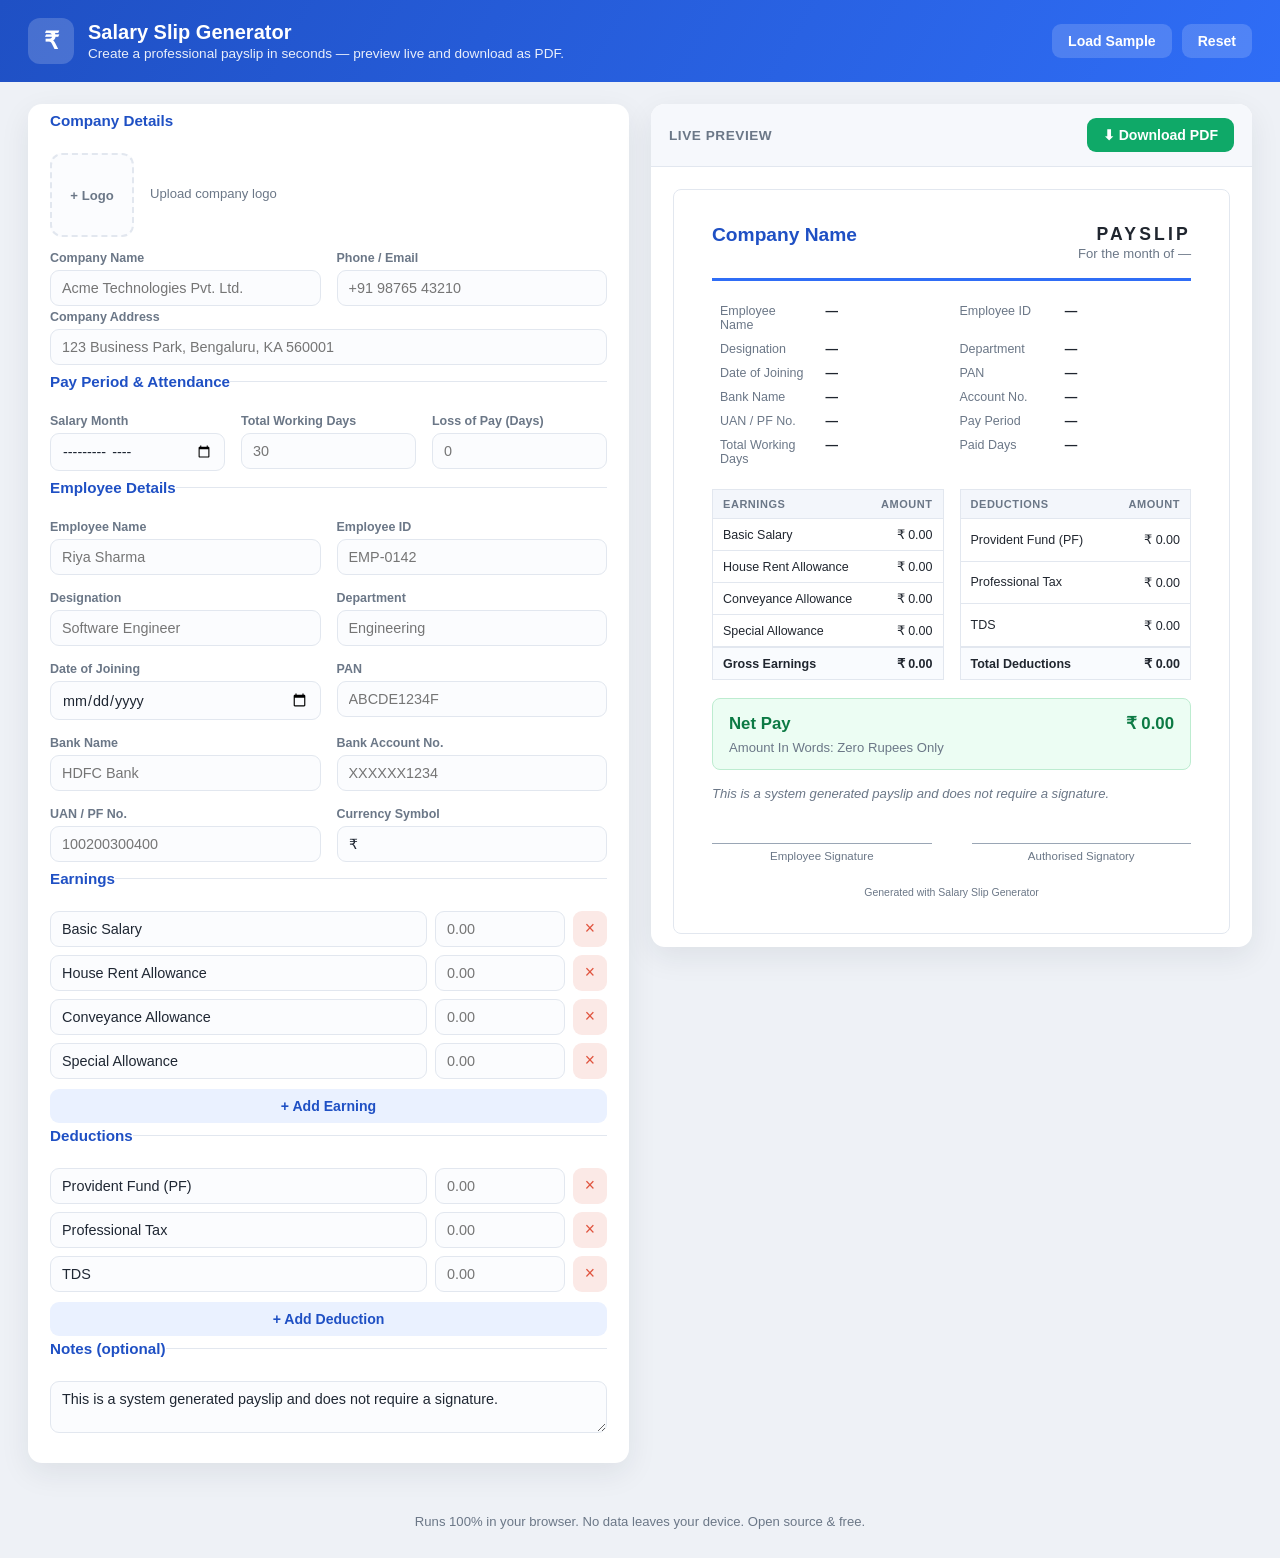
==== index.html @ 29c15ab6 "Add professional salary slip generator with GitHub Pages setup" ====
<!DOCTYPE html>
<html lang="en">
<head>
  <meta charset="UTF-8" />
  <meta name="viewport" content="width=device-width, initial-scale=1.0" />
  <title>Salary Slip Generator | Professional Payslip Maker</title>
  <meta name="description" content="Free professional salary slip / payslip generator. Fill in details, preview live, and download a clean PDF. Works fully offline in your browser." />
  <link rel="preconnect" href="https://fonts.googleapis.com" />
  <link rel="stylesheet" href="styles.css" />
  <link rel="icon" href="data:image/svg+xml,<svg xmlns='http://www.w3.org/2000/svg' viewBox='0 0 100 100'><text y='.9em' font-size='90'>💸</text></svg>" />
</head>
<body>
  <header class="app-header no-print">
    <div class="brand">
      <span class="brand-mark">₹</span>
      <div>
        <h1>Salary Slip Generator</h1>
        <p>Create a professional payslip in seconds — preview live and download as PDF.</p>
      </div>
    </div>
    <div class="header-actions">
      <button type="button" id="loadSampleBtn" class="btn btn-ghost">Load Sample</button>
      <button type="button" id="resetBtn" class="btn btn-ghost">Reset</button>
    </div>
  </header>

  <main class="layout">
    <!-- ============ FORM PANEL ============ -->
    <section class="panel form-panel no-print" aria-label="Salary slip details form">
      <form id="slipForm" autocomplete="off">

        <!-- Company -->
        <fieldset>
          <legend>Company Details</legend>
          <div class="logo-row">
            <label class="logo-uploader" for="logoInput">
              <img id="logoPreview" alt="" hidden />
              <span id="logoPlaceholder">+ Logo</span>
            </label>
            <input type="file" id="logoInput" accept="image/*" hidden />
            <div class="logo-hint">
              <p>Upload company logo</p>
              <button type="button" id="removeLogoBtn" class="btn-link" hidden>Remove logo</button>
            </div>
          </div>
          <div class="grid-2">
            <div class="field">
              <label for="companyName">Company Name</label>
              <input type="text" id="companyName" data-bind="companyName" placeholder="Acme Technologies Pvt. Ltd." />
            </div>
            <div class="field">
              <label for="companyPhone">Phone / Email</label>
              <input type="text" id="companyPhone" data-bind="companyPhone" placeholder="+91 98765 43210" />
            </div>
          </div>
          <div class="field">
            <label for="companyAddress">Company Address</label>
            <input type="text" id="companyAddress" data-bind="companyAddress" placeholder="123 Business Park, Bengaluru, KA 560001" />
          </div>
        </fieldset>

        <!-- Pay period -->
        <fieldset>
          <legend>Pay Period & Attendance</legend>
          <div class="grid-3">
            <div class="field">
              <label for="payMonth">Salary Month</label>
              <input type="month" id="payMonth" data-bind="payMonth" />
            </div>
            <div class="field">
              <label for="totalDays">Total Working Days</label>
              <input type="number" id="totalDays" data-bind="totalDays" min="0" step="0.5" placeholder="30" />
            </div>
            <div class="field">
              <label for="lopDays">Loss of Pay (Days)</label>
              <input type="number" id="lopDays" data-bind="lopDays" min="0" step="0.5" placeholder="0" />
            </div>
          </div>
        </fieldset>

        <!-- Employee -->
        <fieldset>
          <legend>Employee Details</legend>
          <div class="grid-2">
            <div class="field">
              <label for="empName">Employee Name</label>
              <input type="text" id="empName" data-bind="empName" placeholder="Riya Sharma" />
            </div>
            <div class="field">
              <label for="empId">Employee ID</label>
              <input type="text" id="empId" data-bind="empId" placeholder="EMP-0142" />
            </div>
            <div class="field">
              <label for="designation">Designation</label>
              <input type="text" id="designation" data-bind="designation" placeholder="Software Engineer" />
            </div>
            <div class="field">
              <label for="department">Department</label>
              <input type="text" id="department" data-bind="department" placeholder="Engineering" />
            </div>
            <div class="field">
              <label for="doj">Date of Joining</label>
              <input type="date" id="doj" data-bind="doj" />
            </div>
            <div class="field">
              <label for="pan">PAN</label>
              <input type="text" id="pan" data-bind="pan" placeholder="ABCDE1234F" />
            </div>
            <div class="field">
              <label for="bankName">Bank Name</label>
              <input type="text" id="bankName" data-bind="bankName" placeholder="HDFC Bank" />
            </div>
            <div class="field">
              <label for="bankAccount">Bank Account No.</label>
              <input type="text" id="bankAccount" data-bind="bankAccount" placeholder="XXXXXX1234" />
            </div>
            <div class="field">
              <label for="uan">UAN / PF No.</label>
              <input type="text" id="uan" data-bind="uan" placeholder="100200300400" />
            </div>
            <div class="field">
              <label for="currency">Currency Symbol</label>
              <input type="text" id="currency" data-bind="currency" maxlength="3" placeholder="₹" />
            </div>
          </div>
        </fieldset>

        <!-- Earnings -->
        <fieldset>
          <legend>Earnings</legend>
          <div class="line-items" id="earningsList"></div>
          <button type="button" class="btn btn-add" data-add="earnings">+ Add Earning</button>
        </fieldset>

        <!-- Deductions -->
        <fieldset>
          <legend>Deductions</legend>
          <div class="line-items" id="deductionsList"></div>
          <button type="button" class="btn btn-add" data-add="deductions">+ Add Deduction</button>
        </fieldset>

        <!-- Notes -->
        <fieldset>
          <legend>Notes (optional)</legend>
          <div class="field">
            <textarea id="notes" data-bind="notes" rows="2" placeholder="This is a system generated payslip and does not require a signature."></textarea>
          </div>
        </fieldset>
      </form>
    </section>

    <!-- ============ PREVIEW PANEL ============ -->
    <section class="panel preview-panel" aria-label="Salary slip preview">
      <div class="preview-toolbar no-print">
        <span class="preview-label">Live Preview</span>
        <button type="button" id="downloadBtn" class="btn btn-primary">⬇ Download PDF</button>
      </div>

      <div class="payslip-scroll">
        <article class="payslip" id="payslip">
          <div class="payslip-top">
            <div class="payslip-company">
              <img id="slipLogo" class="slip-logo" alt="" hidden />
              <div>
                <h2 id="slipCompanyName">Company Name</h2>
                <p id="slipCompanyAddress" class="muted"></p>
                <p id="slipCompanyPhone" class="muted"></p>
              </div>
            </div>
            <div class="payslip-title">
              <h3>PAYSLIP</h3>
              <p id="slipPeriod" class="muted">For the month of —</p>
            </div>
          </div>

          <table class="emp-table">
            <tbody id="empMeta"></tbody>
          </table>

          <div class="ded-grid">
            <table class="money-table">
              <thead><tr><th>Earnings</th><th class="amt">Amount</th></tr></thead>
              <tbody id="slipEarnings"></tbody>
              <tfoot><tr><td>Gross Earnings</td><td class="amt" id="grossEarnings">0.00</td></tr></tfoot>
            </table>
            <table class="money-table">
              <thead><tr><th>Deductions</th><th class="amt">Amount</th></tr></thead>
              <tbody id="slipDeductions"></tbody>
              <tfoot><tr><td>Total Deductions</td><td class="amt" id="totalDeductions">0.00</td></tr></tfoot>
            </table>
          </div>

          <div class="net-pay">
            <div class="net-pay-row">
              <span>Net Pay</span>
              <span id="netPay" class="net-amt">0.00</span>
            </div>
            <p id="netWords" class="net-words muted">Amount in words: —</p>
          </div>

          <p id="slipNotes" class="slip-notes muted"></p>

          <div class="signatures">
            <div class="sign-box"><span class="line"></span><p>Employee Signature</p></div>
            <div class="sign-box"><span class="line"></span><p>Authorised Signatory</p></div>
          </div>

          <p class="footer-credit muted">Generated with Salary Slip Generator</p>
        </article>
      </div>
    </section>
  </main>

  <footer class="app-footer no-print">
    <p>Runs 100% in your browser. No data leaves your device. Open source &amp; free.</p>
  </footer>

  <script src="script.js"></script>
</body>
</html>
---- styles.css ----
/* ============================================================
   Salary Slip Generator — styles
   ============================================================ */
:root {
  --bg: #eef1f6;
  --panel: #ffffff;
  --ink: #1f2733;
  --muted: #6b7787;
  --line: #e2e7ef;
  --brand: #2f6df6;
  --brand-dark: #1f50c4;
  --accent: #0fa968;
  --danger: #e0533d;
  --radius: 14px;
  --shadow: 0 10px 30px rgba(31, 39, 51, 0.08);
  --font: "Segoe UI", Roboto, "Helvetica Neue", Arial, sans-serif;
}

* { box-sizing: border-box; }

html, body {
  margin: 0;
  padding: 0;
  font-family: var(--font);
  background: var(--bg);
  color: var(--ink);
  -webkit-font-smoothing: antialiased;
}

/* ---------- Header ---------- */
.app-header {
  display: flex;
  align-items: center;
  justify-content: space-between;
  gap: 16px;
  padding: 18px 28px;
  background: linear-gradient(120deg, #1f50c4, #2f6df6);
  color: #fff;
  flex-wrap: wrap;
}
.brand { display: flex; align-items: center; gap: 14px; }
.brand-mark {
  width: 46px; height: 46px;
  display: grid; place-items: center;
  background: rgba(255, 255, 255, 0.18);
  border-radius: 12px;
  font-size: 24px; font-weight: 700;
}
.app-header h1 { margin: 0; font-size: 1.25rem; }
.app-header p { margin: 2px 0 0; font-size: 0.85rem; opacity: 0.9; }
.header-actions { display: flex; gap: 10px; }

/* ---------- Layout ---------- */
.layout {
  display: grid;
  grid-template-columns: minmax(0, 1fr) minmax(0, 1fr);
  gap: 22px;
  padding: 22px 28px;
  max-width: 1500px;
  margin: 0 auto;
  align-items: start;
}
@media (max-width: 980px) {
  .layout { grid-template-columns: 1fr; }
}

.panel {
  background: var(--panel);
  border-radius: var(--radius);
  box-shadow: var(--shadow);
}
.form-panel { padding: 8px 22px 22px; }
.preview-panel { padding: 0; overflow: hidden; position: sticky; top: 16px; }

/* ---------- Form ---------- */
fieldset {
  border: none;
  border-top: 1px solid var(--line);
  padding: 18px 0 4px;
  margin: 0;
}
fieldset:first-of-type { border-top: none; }
legend {
  font-weight: 700;
  font-size: 0.95rem;
  color: var(--brand-dark);
  padding: 0;
  margin-bottom: 6px;
}

.grid-2 { display: grid; grid-template-columns: 1fr 1fr; gap: 12px 16px; }
.grid-3 { display: grid; grid-template-columns: 1fr 1fr 1fr; gap: 12px 16px; }
@media (max-width: 560px) {
  .grid-2, .grid-3 { grid-template-columns: 1fr; }
}

.field { display: flex; flex-direction: column; gap: 5px; margin-bottom: 4px; }
.field label { font-size: 0.78rem; font-weight: 600; color: var(--muted); }
input, textarea {
  font-family: inherit;
  font-size: 0.9rem;
  padding: 9px 11px;
  border: 1px solid var(--line);
  border-radius: 9px;
  background: #fbfcfe;
  color: var(--ink);
  transition: border-color 0.15s, box-shadow 0.15s;
  width: 100%;
}
input:focus, textarea:focus {
  outline: none;
  border-color: var(--brand);
  box-shadow: 0 0 0 3px rgba(47, 109, 246, 0.15);
  background: #fff;
}
textarea { resize: vertical; }

/* ---------- Logo uploader ---------- */
.logo-row { display: flex; align-items: center; gap: 16px; margin-bottom: 14px; }
.logo-uploader {
  width: 84px; height: 84px;
  border: 2px dashed var(--line);
  border-radius: 12px;
  display: grid; place-items: center;
  cursor: pointer;
  color: var(--muted);
  font-size: 0.82rem; font-weight: 600;
  overflow: hidden;
  background: #fbfcfe;
  transition: border-color 0.15s;
}
.logo-uploader:hover { border-color: var(--brand); }
.logo-uploader img { width: 100%; height: 100%; object-fit: contain; }
.logo-hint p { margin: 0 0 4px; font-size: 0.82rem; color: var(--muted); }

/* ---------- Line items ---------- */
.line-items { display: flex; flex-direction: column; gap: 8px; }
.line-item { display: grid; grid-template-columns: 1fr 130px 34px; gap: 8px; }
.line-item input { margin: 0; }
.btn-remove {
  border: none;
  background: #fbe9e6;
  color: var(--danger);
  border-radius: 9px;
  cursor: pointer;
  font-size: 1.1rem;
  line-height: 1;
}
.btn-remove:hover { background: #f8d6d0; }

/* ---------- Buttons ---------- */
.btn {
  font-family: inherit;
  font-size: 0.88rem;
  font-weight: 600;
  border: none;
  border-radius: 9px;
  padding: 9px 16px;
  cursor: pointer;
  transition: background 0.15s, transform 0.05s, box-shadow 0.15s;
}
.btn:active { transform: translateY(1px); }
.btn-primary { background: var(--accent); color: #fff; }
.btn-primary:hover { background: #0c9258; }
.btn-ghost { background: rgba(255, 255, 255, 0.16); color: #fff; }
.btn-ghost:hover { background: rgba(255, 255, 255, 0.28); }
.btn-add {
  margin-top: 10px;
  background: #eaf1ff;
  color: var(--brand-dark);
  width: 100%;
}
.btn-add:hover { background: #dbe7ff; }
.btn-link {
  background: none; border: none; color: var(--danger);
  cursor: pointer; padding: 0; font-size: 0.8rem; text-decoration: underline;
}

/* ---------- Preview toolbar ---------- */
.preview-toolbar {
  display: flex; align-items: center; justify-content: space-between;
  padding: 14px 18px;
  background: #f6f8fc;
  border-bottom: 1px solid var(--line);
}
.preview-label { font-weight: 700; color: var(--muted); font-size: 0.85rem; letter-spacing: 0.04em; text-transform: uppercase; }

.payslip-scroll { padding: 22px; overflow: auto; max-height: calc(100vh - 120px); }

/* ---------- Payslip document ---------- */
.payslip {
  background: #fff;
  width: 100%;
  max-width: 760px;
  margin: 0 auto;
  padding: 34px 38px;
  border: 1px solid var(--line);
  border-radius: 8px;
  color: #20262f;
  font-size: 13px;
}
.payslip-top {
  display: flex; justify-content: space-between; align-items: flex-start;
  gap: 18px;
  border-bottom: 3px solid var(--brand);
  padding-bottom: 16px;
}
.payslip-company { display: flex; gap: 14px; align-items: flex-start; }
.slip-logo { width: 64px; height: 64px; object-fit: contain; }
.payslip-company h2 { margin: 0 0 4px; font-size: 1.2rem; color: var(--brand-dark); }
.muted { color: var(--muted); font-size: 0.82rem; margin: 1px 0; }
.payslip-title { text-align: right; }
.payslip-title h3 { margin: 0; letter-spacing: 0.18em; font-size: 1.1rem; color: #20262f; }

/* Employee meta table */
.emp-table { width: 100%; border-collapse: collapse; margin: 18px 0; }
.emp-table td { padding: 5px 8px; vertical-align: top; font-size: 12.5px; }
.emp-table .k { color: var(--muted); width: 22%; }
.emp-table .v { font-weight: 600; width: 28%; }

/* Earnings / deductions */
.ded-grid { display: grid; grid-template-columns: 1fr 1fr; gap: 16px; }
.money-table { width: 100%; border-collapse: collapse; border: 1px solid var(--line); }
.money-table th, .money-table td { padding: 8px 10px; text-align: left; border-bottom: 1px solid var(--line); font-size: 12.5px; }
.money-table thead th { background: #f3f6fb; font-size: 11px; text-transform: uppercase; letter-spacing: 0.05em; color: var(--muted); }
.money-table .amt { text-align: right; font-variant-numeric: tabular-nums; }
.money-table tfoot td { font-weight: 700; background: #f9fbfe; border-top: 2px solid var(--line); border-bottom: none; }

/* Net pay */
.net-pay { margin-top: 18px; background: #ecfdf3; border: 1px solid #bdecd0; border-radius: 8px; padding: 14px 16px; }
.net-pay-row { display: flex; justify-content: space-between; align-items: center; font-size: 1.05rem; font-weight: 700; color: #0c7a44; }
.net-amt { font-variant-numeric: tabular-nums; }
.net-words { margin: 6px 0 0; text-transform: capitalize; }

.slip-notes { margin-top: 16px; font-style: italic; }
.signatures { display: flex; justify-content: space-between; margin-top: 42px; gap: 40px; }
.sign-box { flex: 1; text-align: center; }
.sign-box .line { display: block; border-top: 1px solid #9aa6b5; margin-bottom: 6px; }
.sign-box p { margin: 0; font-size: 11.5px; color: var(--muted); }
.footer-credit { text-align: center; margin-top: 24px; font-size: 10.5px; }

/* ---------- Footer ---------- */
.app-footer { text-align: center; padding: 16px; color: var(--muted); font-size: 0.82rem; }

/* ============================================================
   Print — only the payslip is printed (clean PDF)
   ============================================================ */
@media print {
  @page { size: A4 portrait; margin: 12mm; }
  body { background: #fff; }
  .no-print { display: none !important; }
  .layout { display: block; padding: 0; margin: 0; max-width: none; }
  .preview-panel { box-shadow: none; border-radius: 0; position: static; }
  .payslip-scroll { padding: 0; max-height: none; overflow: visible; }
  .payslip { border: none; border-radius: 0; max-width: none; padding: 0; font-size: 12px; }
  .net-pay { -webkit-print-color-adjust: exact; print-color-adjust: exact; }
  .money-table thead th, .money-table tfoot td { -webkit-print-color-adjust: exact; print-color-adjust: exact; }
}
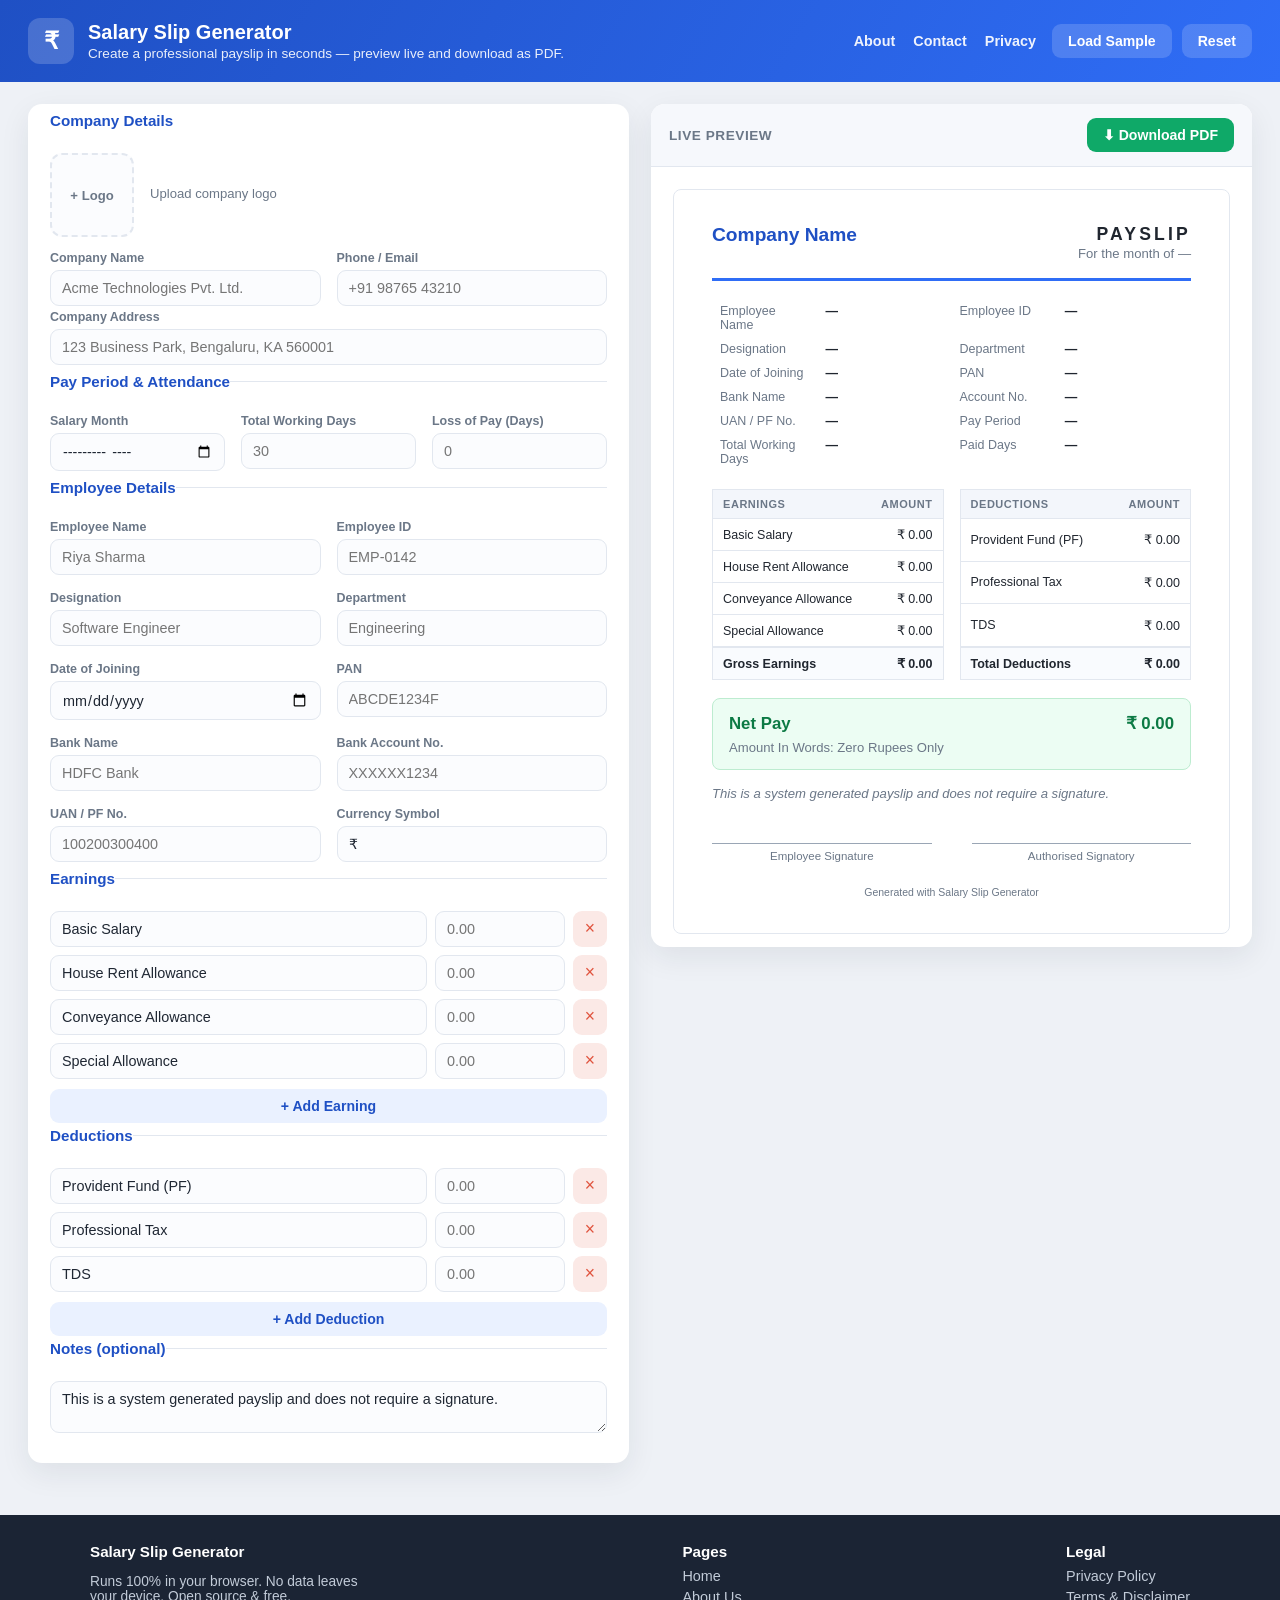
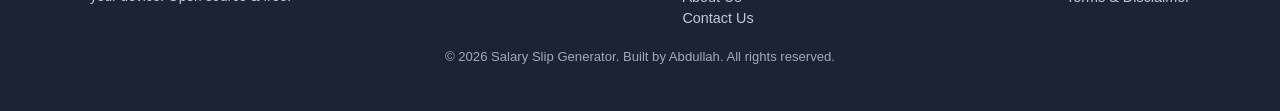
==== commit dc9031d0: "Add SEO pages (About, Privacy, Terms, Contact), sitemap & robots for Search Console + AdSense readin" ====
--- a/index.html
+++ b/index.html
@@ -3,11 +3,54 @@
 <head>
   <meta charset="UTF-8" />
   <meta name="viewport" content="width=device-width, initial-scale=1.0" />
-  <title>Salary Slip Generator | Professional Payslip Maker</title>
-  <meta name="description" content="Free professional salary slip / payslip generator. Fill in details, preview live, and download a clean PDF. Works fully offline in your browser." />
+  <title>Salary Slip Generator | Free Professional Payslip Maker Online</title>
+  <meta name="description" content="Free professional salary slip / payslip generator. Fill in details, preview live, and download a clean PDF. Works fully in your browser — no sign-up, no data upload." />
+  <meta name="keywords" content="salary slip generator, payslip maker, free payslip, salary slip format, pay stub generator, salary slip pdf, india payslip" />
+  <meta name="author" content="Abdullah" />
+  <meta name="robots" content="index, follow" />
+  <link rel="canonical" href="https://mohdabdullah46345-ops.github.io/salary-slip-tool/" />
+
+  <!-- Open Graph / social -->
+  <meta property="og:type" content="website" />
+  <meta property="og:title" content="Salary Slip Generator | Free Professional Payslip Maker" />
+  <meta property="og:description" content="Create a professional salary slip in seconds. Live preview, auto calculations, and one-click PDF download." />
+  <meta property="og:url" content="https://mohdabdullah46345-ops.github.io/salary-slip-tool/" />
+  <meta name="twitter:card" content="summary" />
+  <meta name="twitter:title" content="Salary Slip Generator | Free Professional Payslip Maker" />
+  <meta name="twitter:description" content="Create a professional salary slip in seconds. Live preview, auto calculations, and PDF download." />
+
+  <!-- ============================================================
+       GOOGLE SEARCH CONSOLE VERIFICATION
+       Replace the content value below with the code Google gives you
+       (Search Console > Add property > HTML tag method), then re-deploy.
+  ============================================================ -->
+  <!-- <meta name="google-site-verification" content="PASTE_YOUR_VERIFICATION_CODE_HERE" /> -->
+
+  <!-- ============================================================
+       GOOGLE ADSENSE
+       After your AdSense account is approved, uncomment the line below
+       and replace ca-pub-XXXXXXXXXXXXXXXX with your Publisher ID.
+  ============================================================ -->
+  <!-- <script async src="https://pagead2.googlesyndication.com/pagead/js/adsbygoogle.js?client=ca-pub-XXXXXXXXXXXXXXXX" crossorigin="anonymous"></script> -->
+
   <link rel="preconnect" href="https://fonts.googleapis.com" />
   <link rel="stylesheet" href="styles.css" />
   <link rel="icon" href="data:image/svg+xml,<svg xmlns='http://www.w3.org/2000/svg' viewBox='0 0 100 100'><text y='.9em' font-size='90'>💸</text></svg>" />
+
+  <!-- Structured data for rich search results -->
+  <script type="application/ld+json">
+  {
+    "@context": "https://schema.org",
+    "@type": "WebApplication",
+    "name": "Salary Slip Generator",
+    "url": "https://mohdabdullah46345-ops.github.io/salary-slip-tool/",
+    "applicationCategory": "BusinessApplication",
+    "operatingSystem": "Any",
+    "offers": { "@type": "Offer", "price": "0", "priceCurrency": "USD" },
+    "description": "Free professional salary slip / payslip generator that runs entirely in your browser.",
+    "author": { "@type": "Person", "name": "Abdullah" }
+  }
+  </script>
 </head>
 <body>
   <header class="app-header no-print">
@@ -19,6 +62,11 @@
       </div>
     </div>
     <div class="header-actions">
+      <nav class="site-nav" style="margin-right:6px;">
+        <a href="about.html">About</a>
+        <a href="contact.html">Contact</a>
+        <a href="privacy-policy.html">Privacy</a>
+      </nav>
       <button type="button" id="loadSampleBtn" class="btn btn-ghost">Load Sample</button>
       <button type="button" id="resetBtn" class="btn btn-ghost">Reset</button>
     </div>
@@ -211,8 +259,25 @@
     </section>
   </main>
 
-  <footer class="app-footer no-print">
-    <p>Runs 100% in your browser. No data leaves your device. Open source &amp; free.</p>
+  <footer class="site-footer no-print">
+    <div class="footer-inner">
+      <div>
+        <h4>Salary Slip Generator</h4>
+        <p style="max-width:280px;font-size:0.86rem;">Runs 100% in your browser. No data leaves your device. Open source &amp; free.</p>
+      </div>
+      <div>
+        <h4>Pages</h4>
+        <a href="index.html">Home</a>
+        <a href="about.html">About Us</a>
+        <a href="contact.html">Contact Us</a>
+      </div>
+      <div>
+        <h4>Legal</h4>
+        <a href="privacy-policy.html">Privacy Policy</a>
+        <a href="terms.html">Terms &amp; Disclaimer</a>
+      </div>
+    </div>
+    <p class="copyright">&copy; 2026 Salary Slip Generator. Built by Abdullah. All rights reserved.</p>
   </footer>
 
   <script src="script.js"></script>
--- a/styles.css
+++ b/styles.css
@@ -256,3 +256,60 @@
   .net-pay { -webkit-print-color-adjust: exact; print-color-adjust: exact; }
   .money-table thead th, .money-table tfoot td { -webkit-print-color-adjust: exact; print-color-adjust: exact; }
 }
+
+
+/* ============================================================
+   Content pages (About / Privacy / Terms / Contact)
+   ============================================================ */
+.site-nav {
+  display: flex;
+  align-items: center;
+  gap: 18px;
+  flex-wrap: wrap;
+}
+.site-nav a {
+  color: #fff;
+  text-decoration: none;
+  font-size: 0.9rem;
+  font-weight: 600;
+  opacity: 0.92;
+}
+.site-nav a:hover { opacity: 1; text-decoration: underline; }
+
+.content {
+  max-width: 860px;
+  margin: 26px auto;
+  background: var(--panel);
+  border-radius: var(--radius);
+  box-shadow: var(--shadow);
+  padding: 36px 40px;
+}
+.content h1 { margin-top: 0; color: var(--brand-dark); font-size: 1.6rem; }
+.content h2 { color: var(--brand-dark); font-size: 1.15rem; margin-top: 28px; }
+.content p, .content li { line-height: 1.7; color: #333b46; font-size: 0.96rem; }
+.content ul { padding-left: 22px; }
+.content a { color: var(--brand); }
+.content .updated { color: var(--muted); font-size: 0.85rem; margin-bottom: 24px; }
+
+.content-form { display: flex; flex-direction: column; gap: 14px; max-width: 520px; }
+.content-form label { font-weight: 600; font-size: 0.85rem; color: var(--muted); }
+.content-form input, .content-form textarea {
+  border: 1px solid var(--line); border-radius: 9px; padding: 11px 12px; font-family: inherit; font-size: 0.92rem;
+}
+.content-form button { align-self: flex-start; }
+
+/* Site footer with links */
+.site-footer {
+  background: #1b2434;
+  color: #c2cbd8;
+  padding: 28px 28px 34px;
+  margin-top: 30px;
+}
+.site-footer .footer-inner {
+  max-width: 1100px; margin: 0 auto;
+  display: flex; justify-content: space-between; gap: 20px; flex-wrap: wrap;
+}
+.site-footer a { color: #c2cbd8; text-decoration: none; font-size: 0.9rem; display: block; margin: 5px 0; }
+.site-footer a:hover { color: #fff; text-decoration: underline; }
+.site-footer h4 { color: #fff; font-size: 0.95rem; margin: 0 0 8px; }
+.site-footer .copyright { margin-top: 18px; font-size: 0.82rem; opacity: 0.8; text-align: center; }
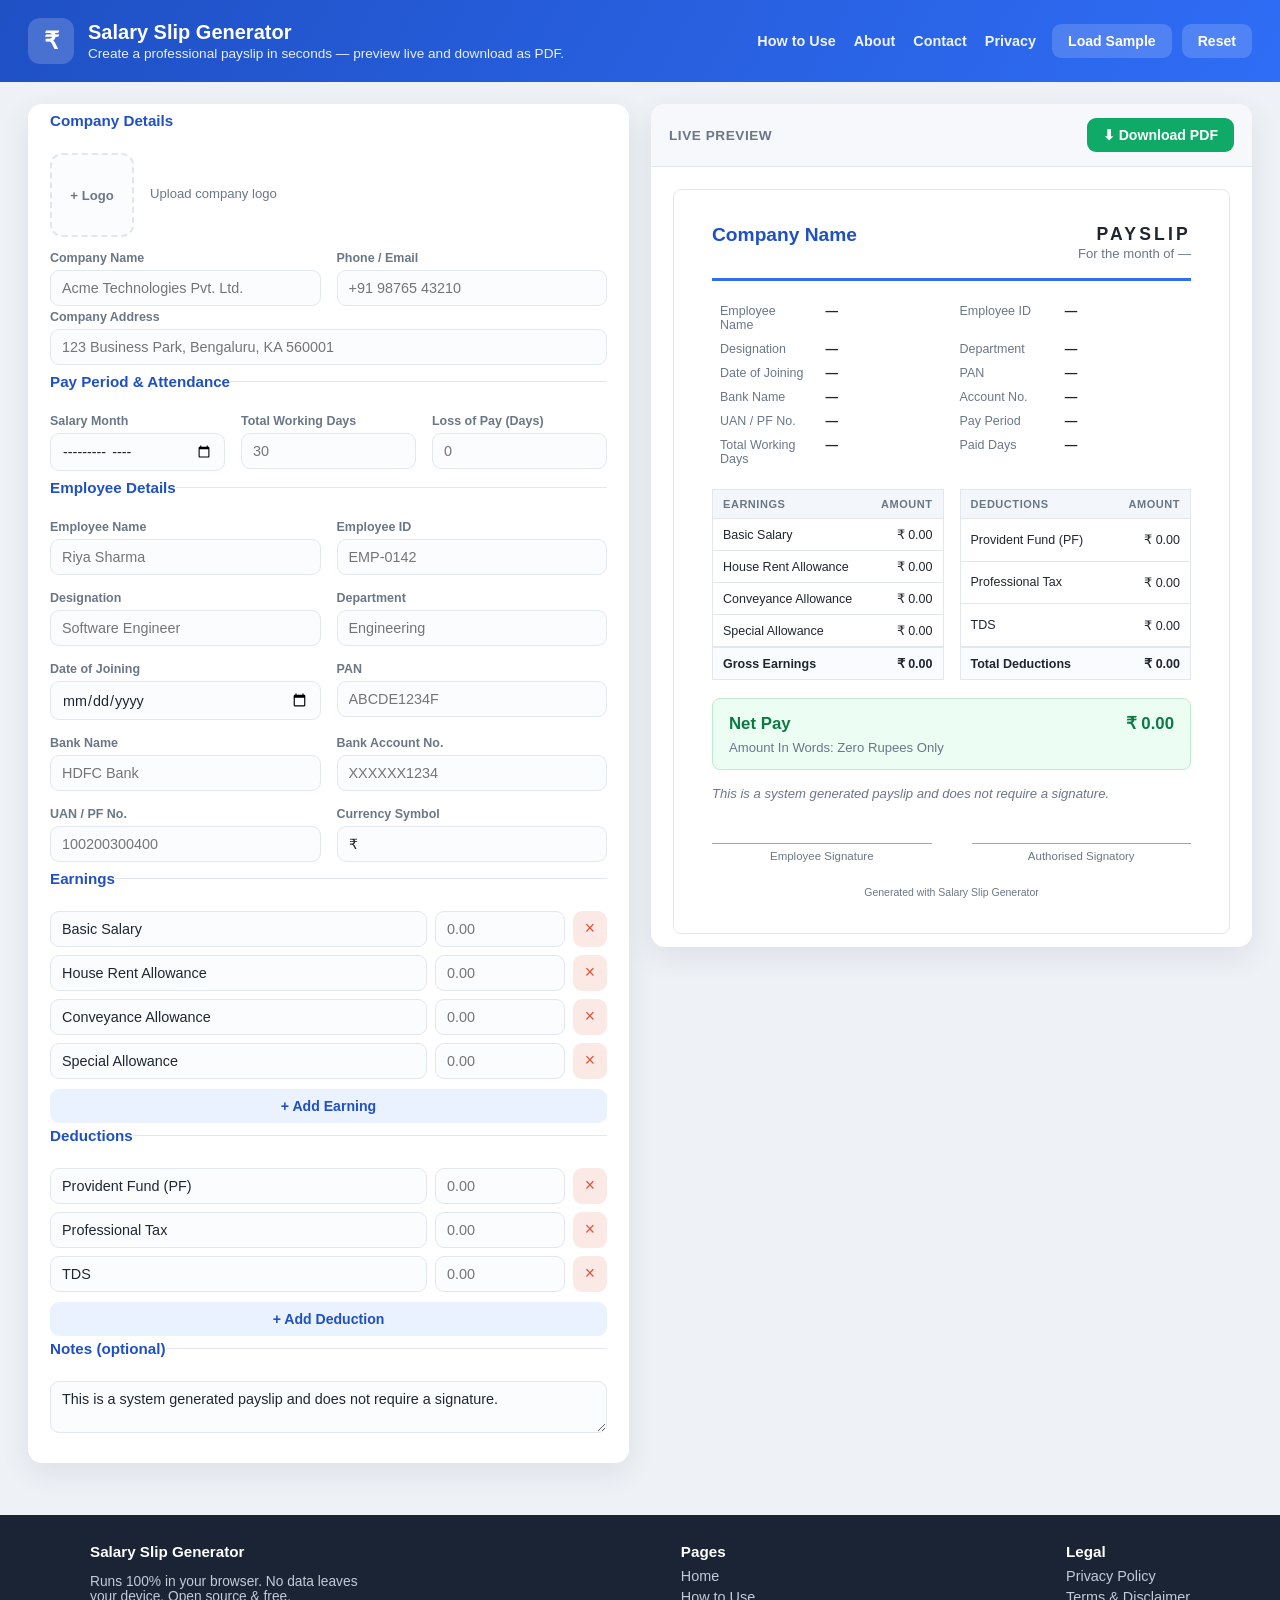
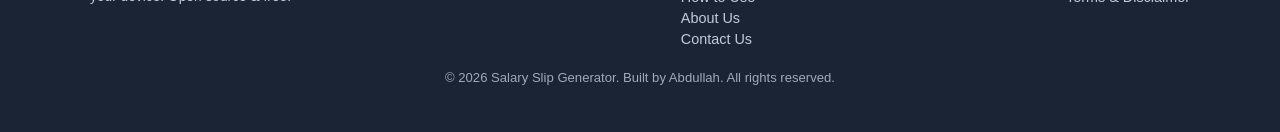
==== commit 1ea468fc: "Add How to Use guide page with FAQ, link in nav/footer across site, update sitemap" ====
--- a/index.html
+++ b/index.html
@@ -63,6 +63,7 @@
     </div>
     <div class="header-actions">
       <nav class="site-nav" style="margin-right:6px;">
+        <a href="how-to-use.html">How to Use</a>
         <a href="about.html">About</a>
         <a href="contact.html">Contact</a>
         <a href="privacy-policy.html">Privacy</a>
@@ -268,6 +269,7 @@
       <div>
         <h4>Pages</h4>
         <a href="index.html">Home</a>
+        <a href="how-to-use.html">How to Use</a>
         <a href="about.html">About Us</a>
         <a href="contact.html">Contact Us</a>
       </div>
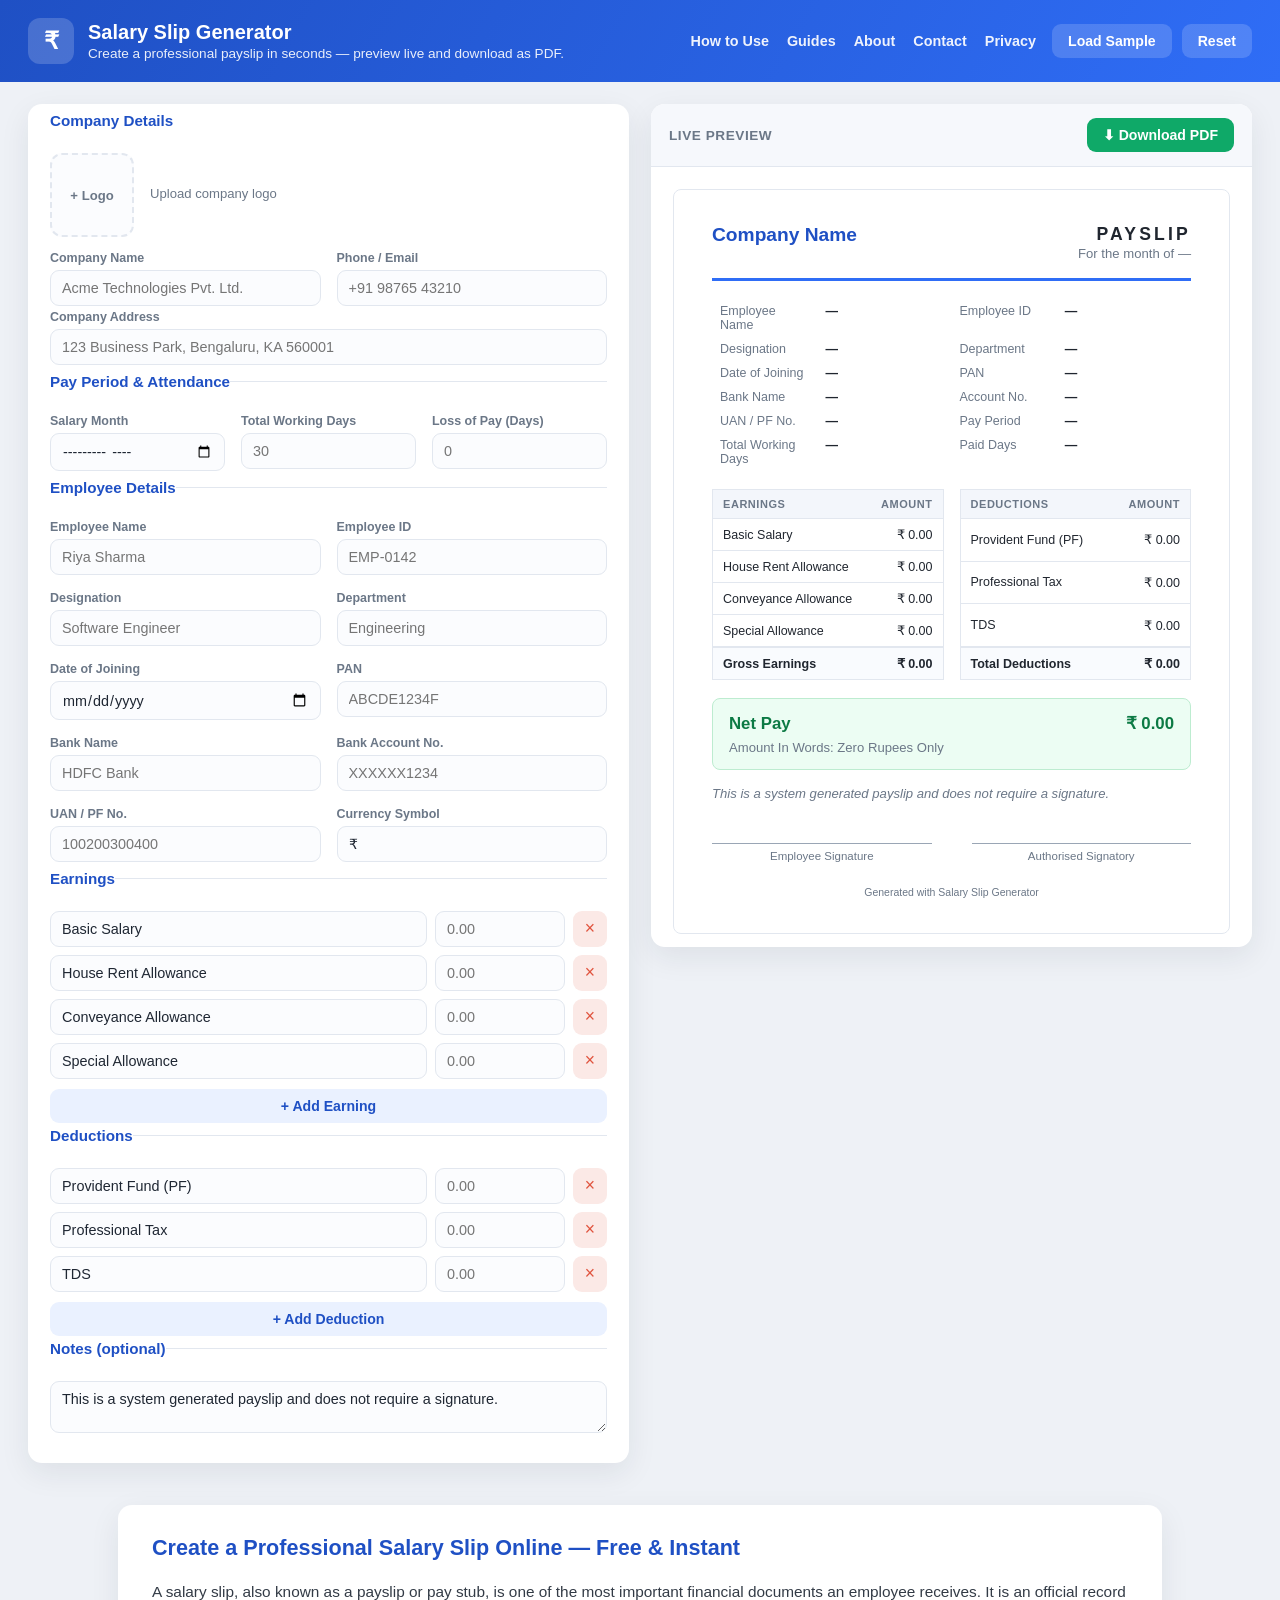
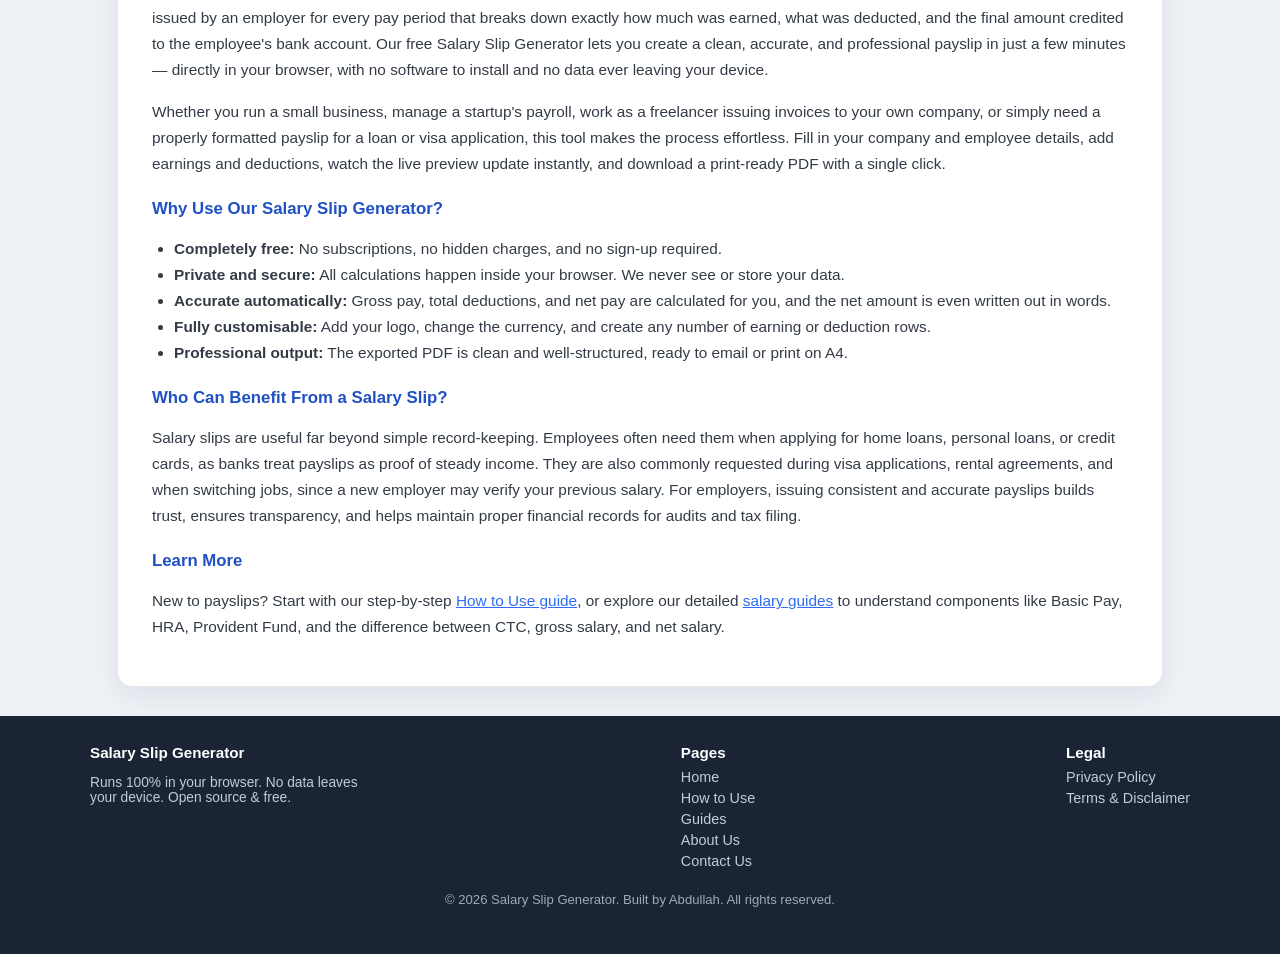
==== commit b3457b60: "Add original content: homepage info section, Guides hub + 3 in-depth articles, update nav & sitemap" ====
--- a/index.html
+++ b/index.html
@@ -19,12 +19,8 @@
   <meta name="twitter:title" content="Salary Slip Generator | Free Professional Payslip Maker" />
   <meta name="twitter:description" content="Create a professional salary slip in seconds. Live preview, auto calculations, and PDF download." />
 
-  <!-- ============================================================
-       GOOGLE SEARCH CONSOLE VERIFICATION
-       Replace the content value below with the code Google gives you
-       (Search Console > Add property > HTML tag method), then re-deploy.
-  ============================================================ -->
-  <!-- <meta name="google-site-verification" content="PASTE_YOUR_VERIFICATION_CODE_HERE" /> -->
+  <!-- Google Search Console verification -->
+  <meta name="google-site-verification" content="vw7XBPEqte4qpdyo3AJ491x3fcJIw0oCZfiyxnTsbXY" />
 
   <!-- ============================================================
        GOOGLE ADSENSE
@@ -64,6 +60,7 @@
     <div class="header-actions">
       <nav class="site-nav" style="margin-right:6px;">
         <a href="how-to-use.html">How to Use</a>
+        <a href="guides.html">Guides</a>
         <a href="about.html">About</a>
         <a href="contact.html">Contact</a>
         <a href="privacy-policy.html">Privacy</a>
@@ -260,6 +257,54 @@
     </section>
   </main>
 
+  <!-- ============ INFORMATIONAL CONTENT (SEO / readers) ============ -->
+  <section class="home-info no-print" aria-label="About salary slips">
+    <div class="info-card">
+      <h2>Create a Professional Salary Slip Online — Free &amp; Instant</h2>
+      <p>
+        A salary slip, also known as a payslip or pay stub, is one of the most important financial
+        documents an employee receives. It is an official record issued by an employer for every pay
+        period that breaks down exactly how much was earned, what was deducted, and the final amount
+        credited to the employee's bank account. Our free Salary Slip Generator lets you create a
+        clean, accurate, and professional payslip in just a few minutes — directly in your browser,
+        with no software to install and no data ever leaving your device.
+      </p>
+      <p>
+        Whether you run a small business, manage a startup's payroll, work as a freelancer issuing
+        invoices to your own company, or simply need a properly formatted payslip for a loan or visa
+        application, this tool makes the process effortless. Fill in your company and employee
+        details, add earnings and deductions, watch the live preview update instantly, and download
+        a print-ready PDF with a single click.
+      </p>
+
+      <h3>Why Use Our Salary Slip Generator?</h3>
+      <ul>
+        <li><strong>Completely free:</strong> No subscriptions, no hidden charges, and no sign-up required.</li>
+        <li><strong>Private and secure:</strong> All calculations happen inside your browser. We never see or store your data.</li>
+        <li><strong>Accurate automatically:</strong> Gross pay, total deductions, and net pay are calculated for you, and the net amount is even written out in words.</li>
+        <li><strong>Fully customisable:</strong> Add your logo, change the currency, and create any number of earning or deduction rows.</li>
+        <li><strong>Professional output:</strong> The exported PDF is clean and well-structured, ready to email or print on A4.</li>
+      </ul>
+
+      <h3>Who Can Benefit From a Salary Slip?</h3>
+      <p>
+        Salary slips are useful far beyond simple record-keeping. Employees often need them when
+        applying for home loans, personal loans, or credit cards, as banks treat payslips as proof of
+        steady income. They are also commonly requested during visa applications, rental agreements,
+        and when switching jobs, since a new employer may verify your previous salary. For employers,
+        issuing consistent and accurate payslips builds trust, ensures transparency, and helps
+        maintain proper financial records for audits and tax filing.
+      </p>
+
+      <h3>Learn More</h3>
+      <p>
+        New to payslips? Start with our step-by-step <a href="how-to-use.html">How to Use guide</a>,
+        or explore our detailed <a href="guides.html">salary guides</a> to understand components like
+        Basic Pay, HRA, Provident Fund, and the difference between CTC, gross salary, and net salary.
+      </p>
+    </div>
+  </section>
+
   <footer class="site-footer no-print">
     <div class="footer-inner">
       <div>
@@ -270,6 +315,7 @@
         <h4>Pages</h4>
         <a href="index.html">Home</a>
         <a href="how-to-use.html">How to Use</a>
+        <a href="guides.html">Guides</a>
         <a href="about.html">About Us</a>
         <a href="contact.html">Contact Us</a>
       </div>
--- a/styles.css
+++ b/styles.css
@@ -313,3 +313,71 @@
 .site-footer a:hover { color: #fff; text-decoration: underline; }
 .site-footer h4 { color: #fff; font-size: 0.95rem; margin: 0 0 8px; }
 .site-footer .copyright { margin-top: 18px; font-size: 0.82rem; opacity: 0.8; text-align: center; }
+
+
+/* ============================================================
+   Homepage informational content section
+   ============================================================ */
+.home-info {
+  max-width: 1100px;
+  margin: 10px auto 0;
+  padding: 10px 28px 0;
+}
+.home-info .info-card {
+  background: var(--panel);
+  border-radius: var(--radius);
+  box-shadow: var(--shadow);
+  padding: 30px 34px;
+  margin-bottom: 22px;
+}
+.home-info h2 { color: var(--brand-dark); font-size: 1.35rem; margin-top: 0; }
+.home-info h3 { color: var(--brand-dark); font-size: 1.05rem; margin-top: 22px; }
+.home-info p, .home-info li { line-height: 1.7; color: #333b46; font-size: 0.96rem; }
+.home-info ul { padding-left: 22px; }
+.home-info a { color: var(--brand); }
+
+/* ============================================================
+   Guide / article cards
+   ============================================================ */
+.guide-cards {
+  display: grid;
+  grid-template-columns: repeat(auto-fit, minmax(260px, 1fr));
+  gap: 18px;
+  margin-top: 22px;
+}
+.guide-card {
+  display: block;
+  background: var(--panel);
+  border: 1px solid var(--line);
+  border-radius: 12px;
+  padding: 22px 22px 20px;
+  text-decoration: none;
+  color: var(--ink);
+  transition: transform 0.12s, box-shadow 0.15s, border-color 0.15s;
+}
+.guide-card:hover {
+  transform: translateY(-3px);
+  box-shadow: var(--shadow);
+  border-color: var(--brand);
+}
+.guide-card .card-icon { font-size: 1.7rem; }
+.guide-card h3 { margin: 10px 0 6px; color: var(--brand-dark); font-size: 1.05rem; }
+.guide-card p { margin: 0; color: var(--muted); font-size: 0.9rem; line-height: 1.6; }
+.guide-card .read-more { display: inline-block; margin-top: 12px; color: var(--brand); font-weight: 600; font-size: 0.88rem; }
+
+/* Article meta + table inside content */
+.content .meta-line { color: var(--muted); font-size: 0.85rem; margin-bottom: 22px; }
+.content table.info-table { width: 100%; border-collapse: collapse; margin: 16px 0; }
+.content table.info-table th, .content table.info-table td {
+  border: 1px solid var(--line); padding: 9px 12px; text-align: left; font-size: 0.92rem;
+}
+.content table.info-table th { background: #f3f6fb; color: var(--brand-dark); }
+.content .callout {
+  background: #eaf1ff; border-left: 4px solid var(--brand); border-radius: 8px;
+  padding: 14px 16px; margin: 18px 0; font-size: 0.93rem;
+}
+.content .article-nav {
+  display: flex; justify-content: space-between; gap: 14px; flex-wrap: wrap;
+  margin-top: 30px; padding-top: 20px; border-top: 1px solid var(--line);
+}
+.content .article-nav a { color: var(--brand); font-weight: 600; text-decoration: none; }
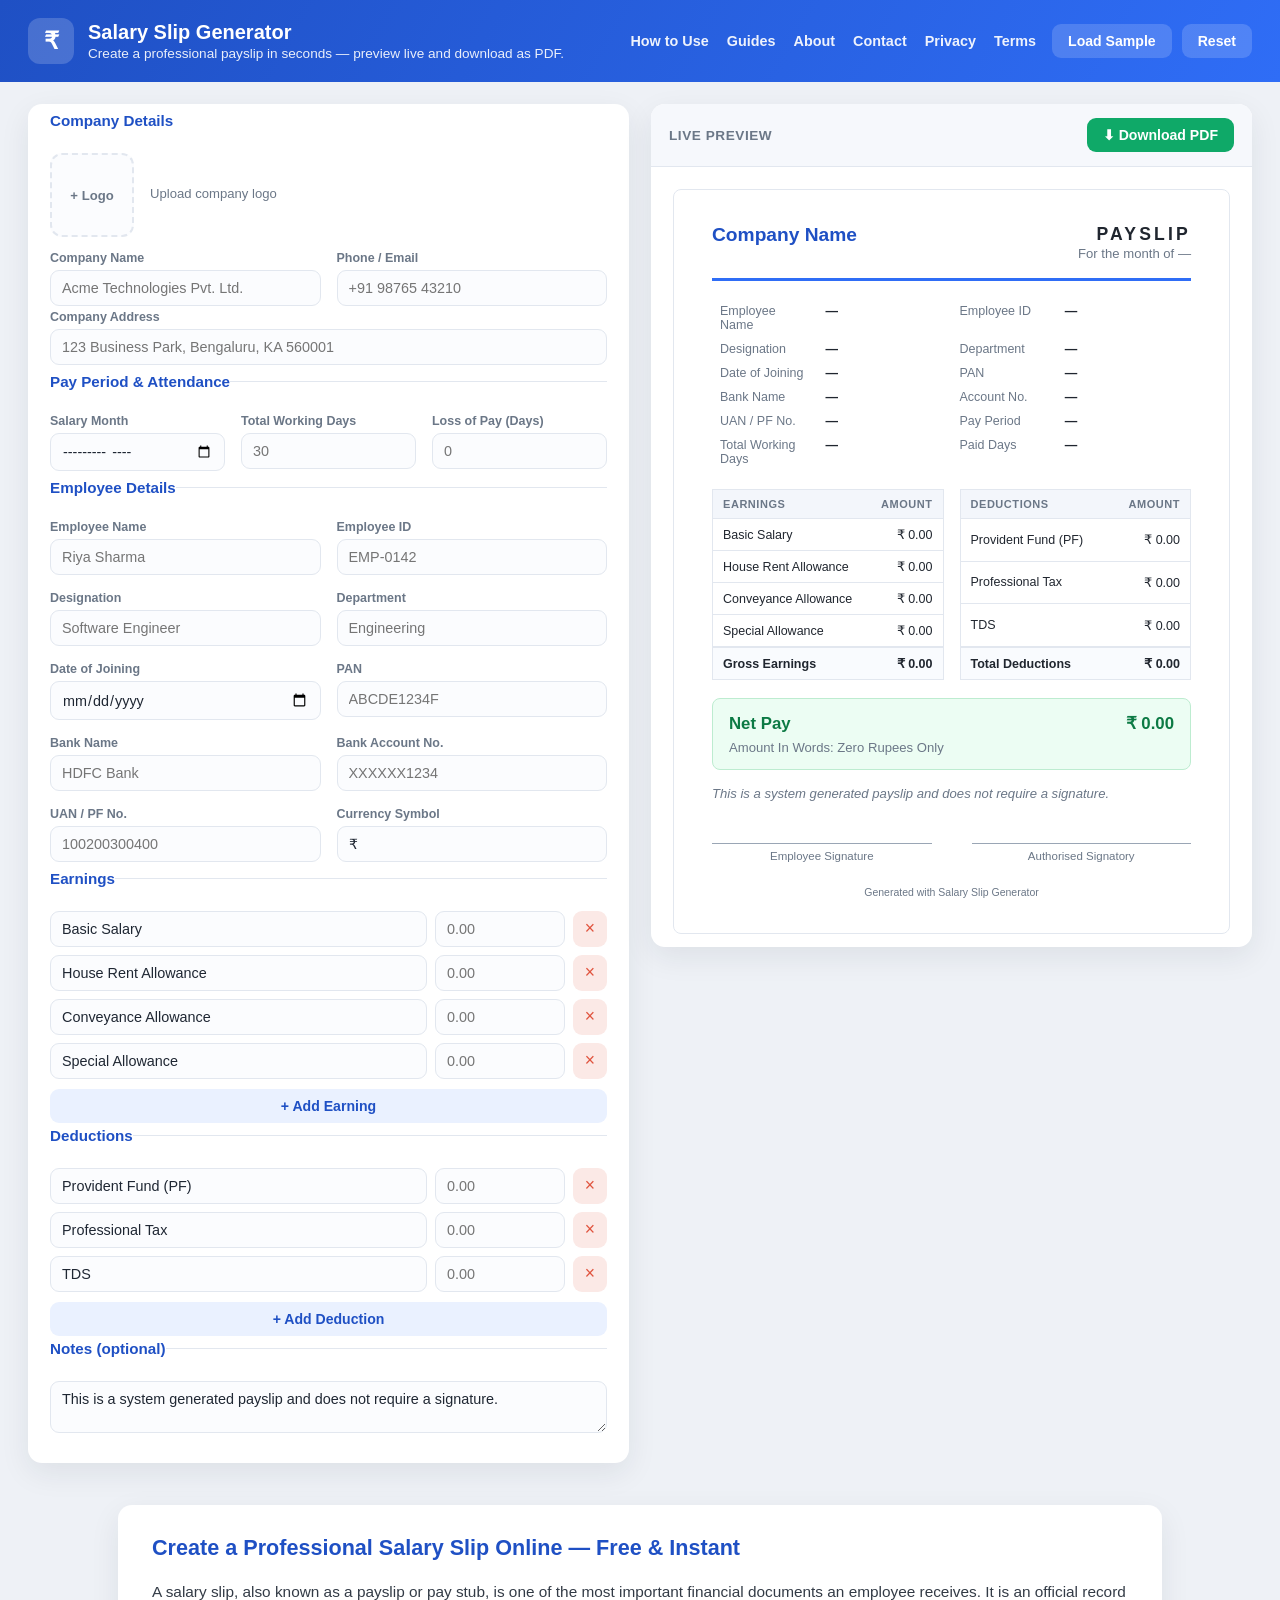
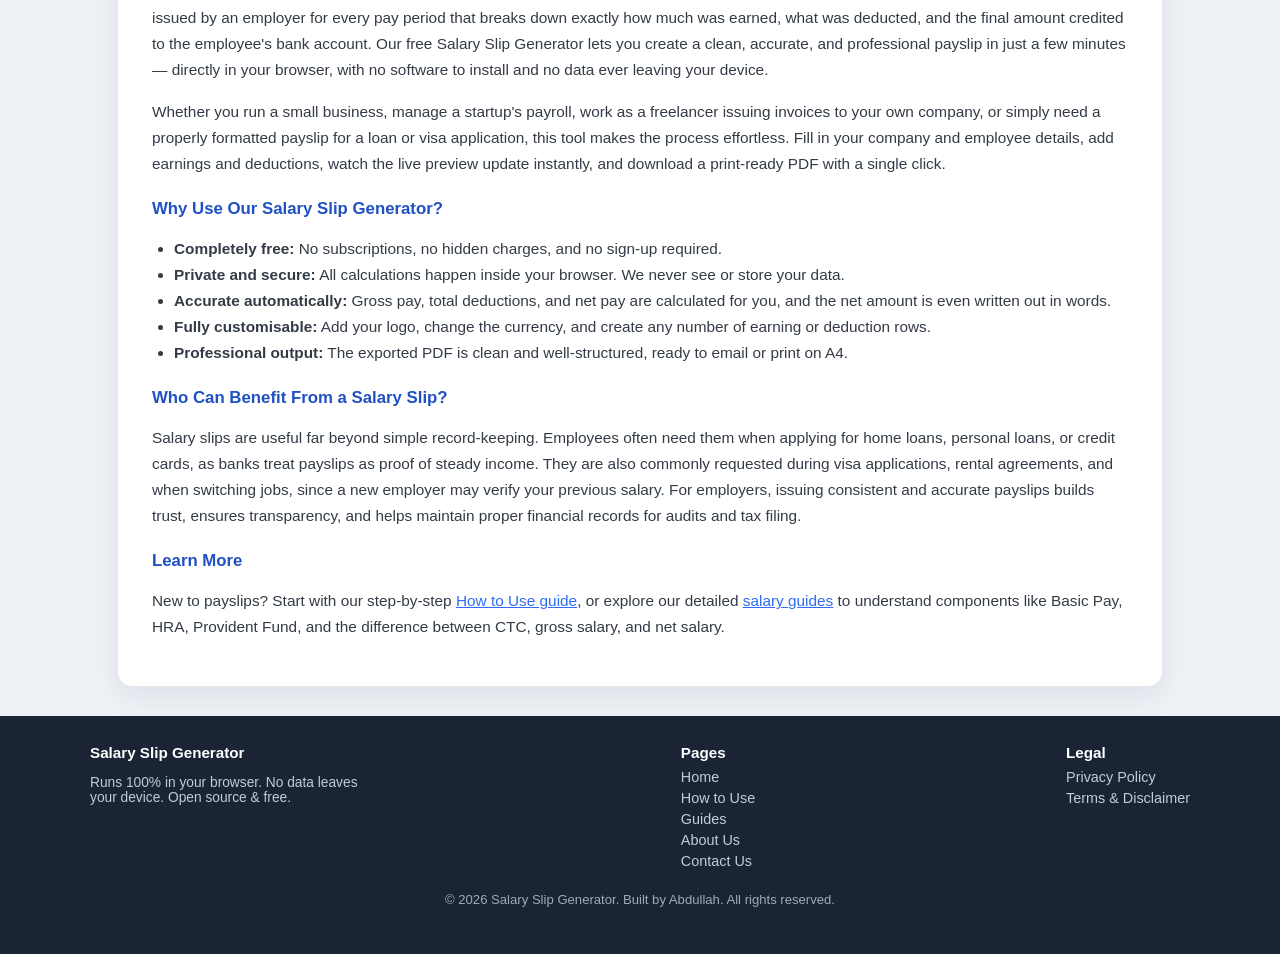
==== commit 421fc7f0: "Polish: consistent header nav (add Privacy/Terms), social share image (og:image), and branded 404 pa" ====
--- a/index.html
+++ b/index.html
@@ -8,16 +8,21 @@
   <meta name="keywords" content="salary slip generator, payslip maker, free payslip, salary slip format, pay stub generator, salary slip pdf, india payslip" />
   <meta name="author" content="Abdullah" />
   <meta name="robots" content="index, follow" />
-  <link rel="canonical" href="https://mohdabdullah46345-ops.github.io/salary-slip-tool/" />
+  <link rel="canonical" href="https://quicktoolkit1.github.io/salary-slip-builder-tool/" />
 
   <!-- Open Graph / social -->
   <meta property="og:type" content="website" />
+  <meta property="og:site_name" content="Salary Slip Generator" />
   <meta property="og:title" content="Salary Slip Generator | Free Professional Payslip Maker" />
   <meta property="og:description" content="Create a professional salary slip in seconds. Live preview, auto calculations, and one-click PDF download." />
-  <meta property="og:url" content="https://mohdabdullah46345-ops.github.io/salary-slip-tool/" />
-  <meta name="twitter:card" content="summary" />
+  <meta property="og:url" content="https://quicktoolkit1.github.io/salary-slip-builder-tool/" />
+  <meta property="og:image" content="https://quicktoolkit1.github.io/salary-slip-builder-tool/og-image.svg" />
+  <meta property="og:image:width" content="1200" />
+  <meta property="og:image:height" content="630" />
+  <meta name="twitter:card" content="summary_large_image" />
   <meta name="twitter:title" content="Salary Slip Generator | Free Professional Payslip Maker" />
   <meta name="twitter:description" content="Create a professional salary slip in seconds. Live preview, auto calculations, and PDF download." />
+  <meta name="twitter:image" content="https://quicktoolkit1.github.io/salary-slip-builder-tool/og-image.svg" />
 
   <!-- Google Search Console verification -->
   <meta name="google-site-verification" content="vw7XBPEqte4qpdyo3AJ491x3fcJIw0oCZfiyxnTsbXY" />
@@ -31,7 +36,8 @@
 
   <link rel="preconnect" href="https://fonts.googleapis.com" />
   <link rel="stylesheet" href="styles.css" />
-  <link rel="icon" href="data:image/svg+xml,<svg xmlns='http://www.w3.org/2000/svg' viewBox='0 0 100 100'><text y='.9em' font-size='90'>💸</text></svg>" />
+  <link rel="icon" type="image/svg+xml" href="favicon.svg" />
+  <link rel="apple-touch-icon" href="favicon.svg" />
 
   <!-- Structured data for rich search results -->
   <script type="application/ld+json">
@@ -39,7 +45,7 @@
     "@context": "https://schema.org",
     "@type": "WebApplication",
     "name": "Salary Slip Generator",
-    "url": "https://mohdabdullah46345-ops.github.io/salary-slip-tool/",
+    "url": "https://quicktoolkit1.github.io/salary-slip-builder-tool/",
     "applicationCategory": "BusinessApplication",
     "operatingSystem": "Any",
     "offers": { "@type": "Offer", "price": "0", "priceCurrency": "USD" },
@@ -64,6 +70,7 @@
         <a href="about.html">About</a>
         <a href="contact.html">Contact</a>
         <a href="privacy-policy.html">Privacy</a>
+        <a href="terms.html">Terms</a>
       </nav>
       <button type="button" id="loadSampleBtn" class="btn btn-ghost">Load Sample</button>
       <button type="button" id="resetBtn" class="btn btn-ghost">Reset</button>
